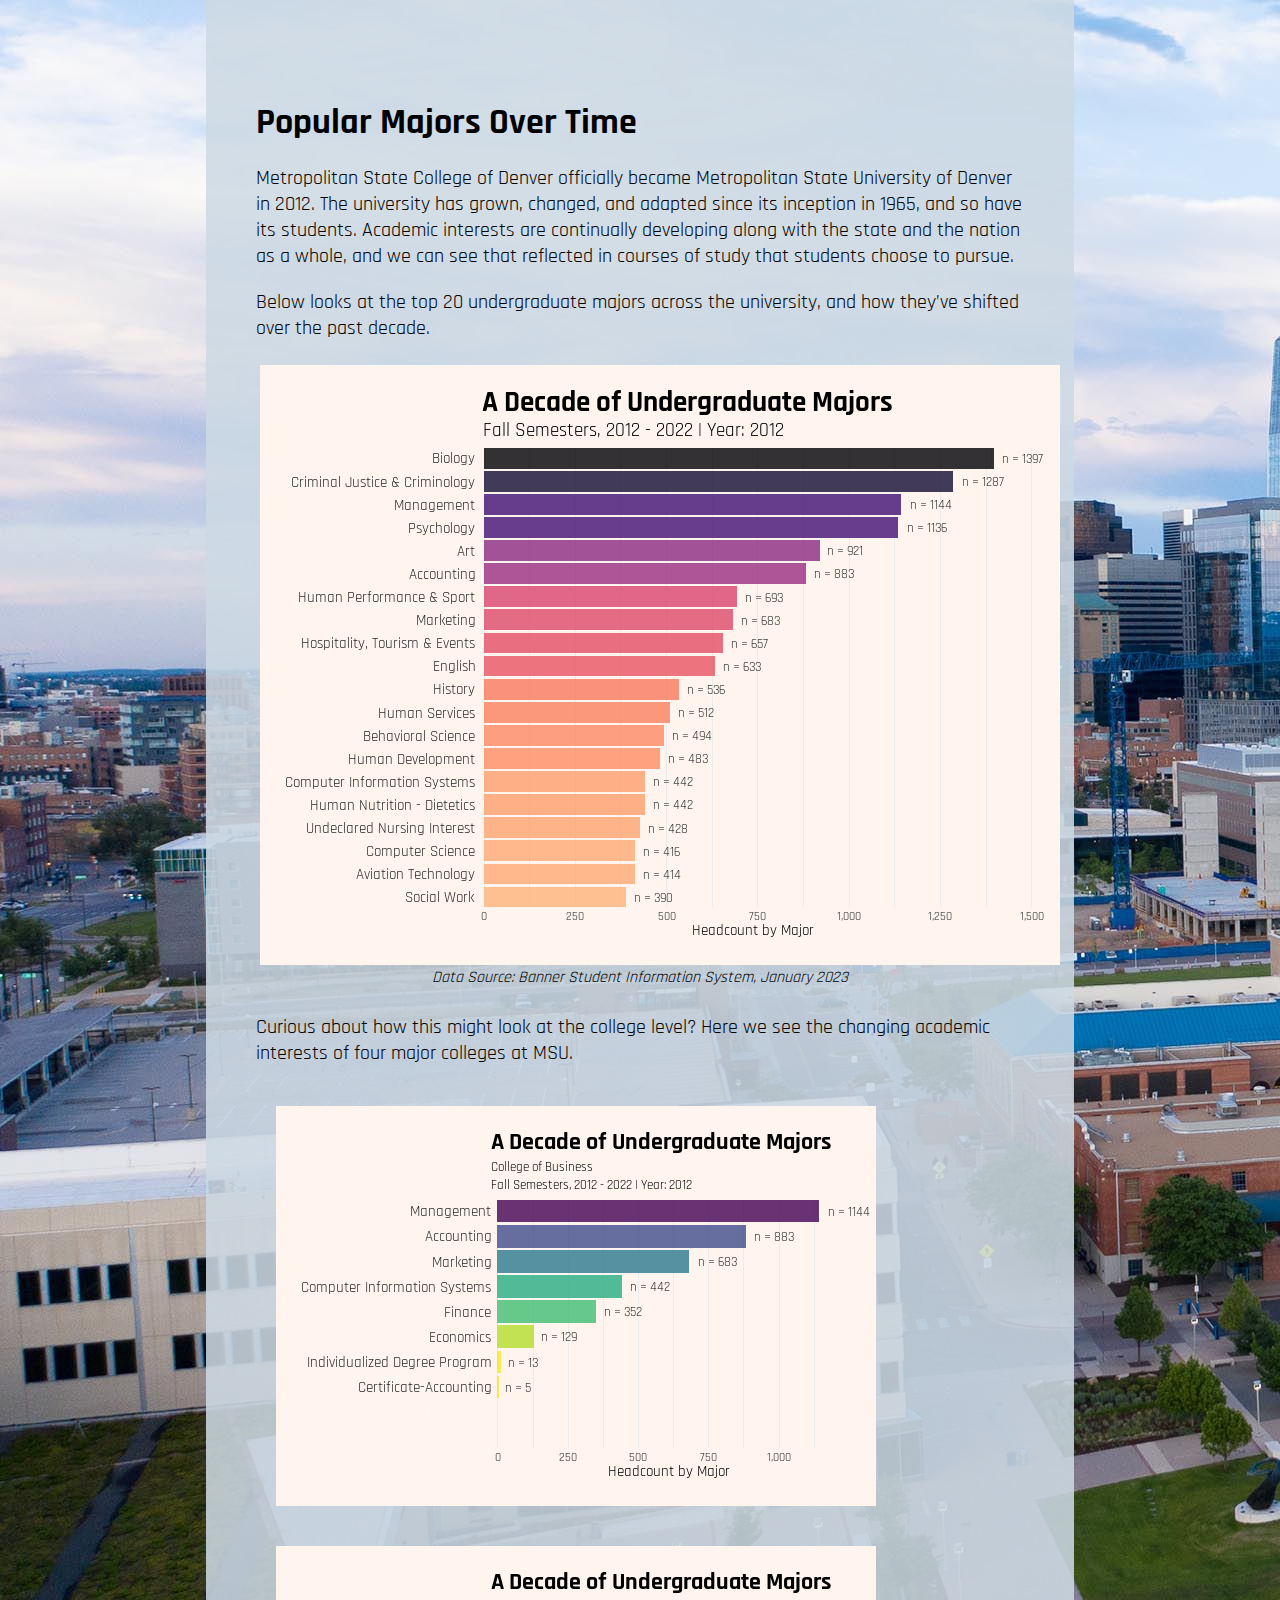
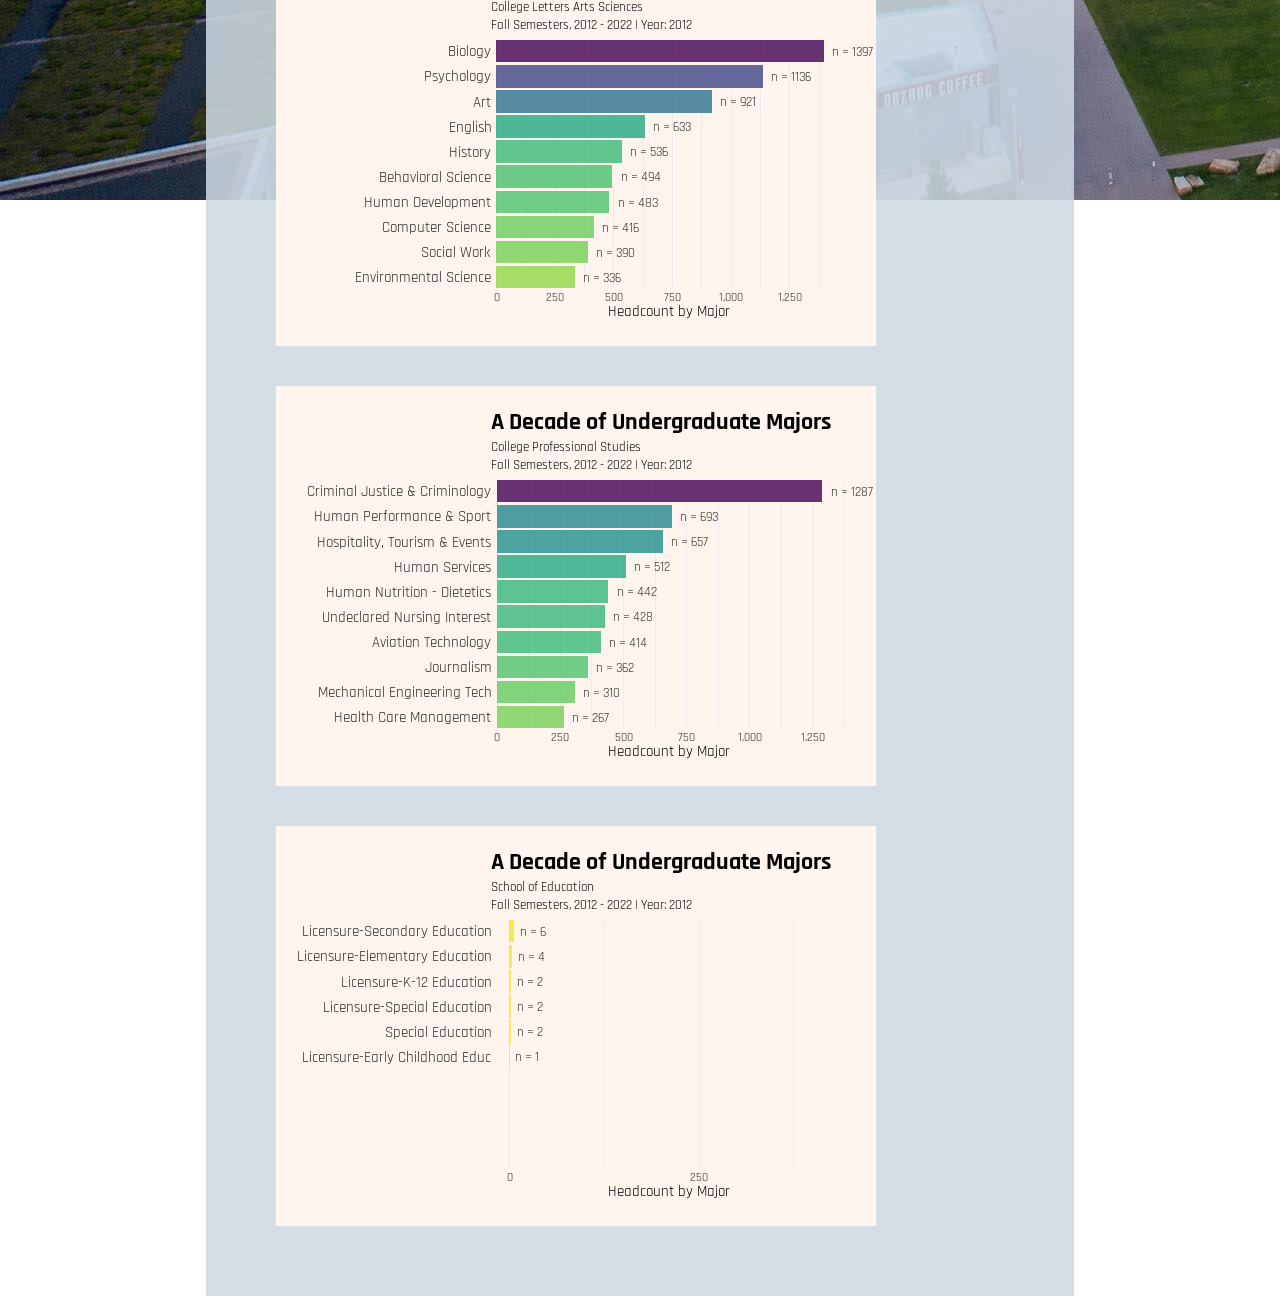
==== projects/top_majors_racing_bar_chart/index.html @ c6ea1d83 "adds racing bar chart viz of top majors" ====
<head>
    <title>Majors Over Time</title>
    <meta charset="UTF-8">
    <meta name="viewport" content="width=device-width, initial-scale=1">
    <link rel="stylesheet" href="../../style/style.css" type="text/css" media="screen">
    <link rel="stylesheet" href="https://fonts.googleapis.com/css?family=Rajdhani">
    <link rel="stylesheet" href="https://cdnjs.cloudflare.com/ajax/libs/font-awesome/4.7.0/css/font-awesome.min.css">
    <style>
        body,
        h1,
        h2,
        h3,
        h4,
        h5,
        h6 {
            font-family: "Rajdhani", sans-serif
        }
    </style>
</head>

<body class="body">
    <div class="simple-page" style="padding: 50px;">
        <h1 style="margin-top: 50px; margin-bottom: 0px;">Popular Majors Over Time</h1>
        <p style="font-size: 20px;">Metropolitan State College of Denver officially became Metropolitan State University
            of Denver in 2012. The university has grown, changed, and adapted since its inception in 1965, and so have
            its students. Academic interests are continually developing along with the state and the nation as a whole,
            and we can see that reflected in courses of study that students choose to pursue.
        </p>
        <p style="font-size: 20px">Below looks at the top
            20 undergraduate majors across the university, and how they’ve shifted over the past decade.</p>
        <figure><img src="majors_over_time.gif" class="center">
            <figcaption>Data Source: Banner Student Information System, January 2023</figcaption>
        </figure>
        <p style="font-size: 20px;">Curious about how this might look at the college level? Here we see the changing
            academic interests of four major colleges at MSU.</p>
        <div class="row-sp">
            <img src="majors_over_time_BU.gif" style="padding:20px 20px 20px 20px">
            <img src="majors_over_time_LA.gif" style="padding:20px 20px 20px 20px">
        </div>
        <div class="row-sp">
            <img src="majors_over_time_PS.gif" style="padding:20px 20px 20px 20px">
            <img src="majors_over_time_ED.gif" style="padding:20px 20px 20px 20px">
        </div>
</body>
---- style/style.css ----
/* General page containers */
html, body{
  background-image: url('/images/campus_aerial.jpg');
  background-repeat: no-repeat;
  width: 100%;
  height: 100%;
  margin: auto;
  display: table;
  /* margin: 50; */
  /* max-width: 1920px; */
  /* background-color:#668eb0; */
}

.row {
  display: flex;
  height: 100%;
  /* flex-direction: row; */
  /* align-items: stretch; */
}

.sidebar {
  width: 250px;
  background-color:#fff;
  padding: 0 10px;
  flex: 0 0 auto;
  z-index:1;
  overflow:auto;
  /* position:fixed!important; */
}

.main {
  margin-left: 0px;
  flex: 1 1 auto;
  height: 100%;
  background-color:#ccd9e4de;
}

.simple-page {
  margin: auto;
  width: 60%;
  padding: 10px;
  background-color: #ccd9e4de;
  height: 100%;
}

figure {
  padding: 4px;
  margin: auto;
  border: none;
}

figcaption {
  color: black;
  font-style: italic;
  padding: 2px;
  text-align: center;
}

.email-wrapper {
  background: #fff;
  display: flex;
  justify-content:flex-start;
}

/* .button {
  font-size: x-large;
  text-align: center;
  width: 25%;
} */

/* Email button and formatting */
button:hover {
  cursor: pointer;
}

a:link { text-decoration: none; }
a:visited { text-decoration: none; }
a:hover { text-decoration: none; color:rgb(2, 207, 139); }
a:active { text-decoration: none; }

/* Design and layout of photo grid */
.project-box{float:left; width:100%; padding: 8px; display: none; /* Hidden by default */}
.row-padding{padding: 0px 8px; overflow: hidden; display: flex; flex-wrap: wrap;}
.hover-opacity:hover{opacity:0.60}
.hover-opacity-off:hover{opacity:1}
.text-container{padding:0.01em 16px; border-top: 1px solid #dfdede;}
.text-container:after,.text-container:before{content:"";display:table;clear:both}
.text-bg,.text-bg-hover:hover{color:#000!important;background-color:#fff!important}
img {
  display: block;
}
/* .row-padding:after, .row-padding:before {content:"";display:table;clear:both} */

/* Tableau stuff */
.tableauPlaceholder{
  display: block;
  margin-left: auto;
  margin-right: auto;
}

/* Filter-related stuff */
#filter-container {
  margin: auto;
  width: 97.5%;
  text-align: left;
  /* Change width to 50% and text-align to center if you want this centered. */
}

.show {
  display: block;
}

.filter-button {
  border: none;
  outline: none;
  padding: 12px 16px;
  margin-bottom: 5px;
  background-color: #fff;
  cursor: pointer;
  font-family: "Rajdhani", sans-serif;
  /* font-weight: bold; */
  font-size: medium;
}

/* Add a light grey background on mouse-over */
.filter-button:hover {
  background-color: #ddd;
}

/* Add a dark background to the active button */
.filter-button.active {
  background-color: #666;
  color: white;
}
/* End of filter-related stuff */

/* General text formatting */
#header {
  padding-left: 16px;
}

h1{font-size:36px; margin-top: 25px;}
h2{font-size:30px}
h3{font-size:24px}
h4{font-size:20px; margin-bottom: 10px;}
h5{font-size:18px; margin: 5px; width: 100%;}
h6{font-size:16px}
body, h1, h2, h3, h4, h5, h6 {font-family: "Rajdhani", sans-serif}

.underline{
  border-bottom: 1px solid rgb(71, 69, 71);
  display: block;
  margin-bottom: 10px;
}

.center {
  display: block;
  margin-left: auto;
  margin-right: auto;
  /* width: 50%; */
}

/* Responsive layout - when the screen is less than 600px wide, make the two columns stack on top of each other instead of next to each other */
@media screen and (max-width: 600px) {
  .column {
    width: 100%;
  }
}
@media (min-width:601px){.project-box{width:32%}} /* Increase this to 100% if you just want one column of projects */
@media (min-width:993px){.modal-content{width:900px}.hide-large{display:none!important}.sidebar.collapse{display:block!important}}
@media (max-width:992px){.sidebar.collapse{display:none}.main{margin-left:0!important;margin-right:0!important}.auto{max-width:100%}}


.overlay{position:fixed; display:none; width:100%; height:100%; top:0; left:0; right:0; bottom:0; background-color:rgba(0,0,0,0.5); z-index:2}
.right{float:right!important}
.xxlarge{font-size:36px!important} /* Size of hamburger */
.jumbo{font-size:36px!important} /* Size of X */
.animate-left{position:relative;animation:animateleft 0.4s}
@keyframes animateleft{from{left:-250px;opacity:0} to{left:0;opacity:1}}
.btn,.button{border:none;display:inline-block;padding:8px 0px;vertical-align:middle;overflow:hidden;text-decoration:none;color:inherit;background-color:inherit;text-align:center;cursor:pointer;white-space:nowrap}
.btn,.button{-webkit-touch-callout:none;-webkit-user-select:none;-khtml-user-select:none;-moz-user-select:none;-ms-user-select:none;user-select:none}  
.button:hover{ text-decoration: none; color:rgb(22, 179, 126); }
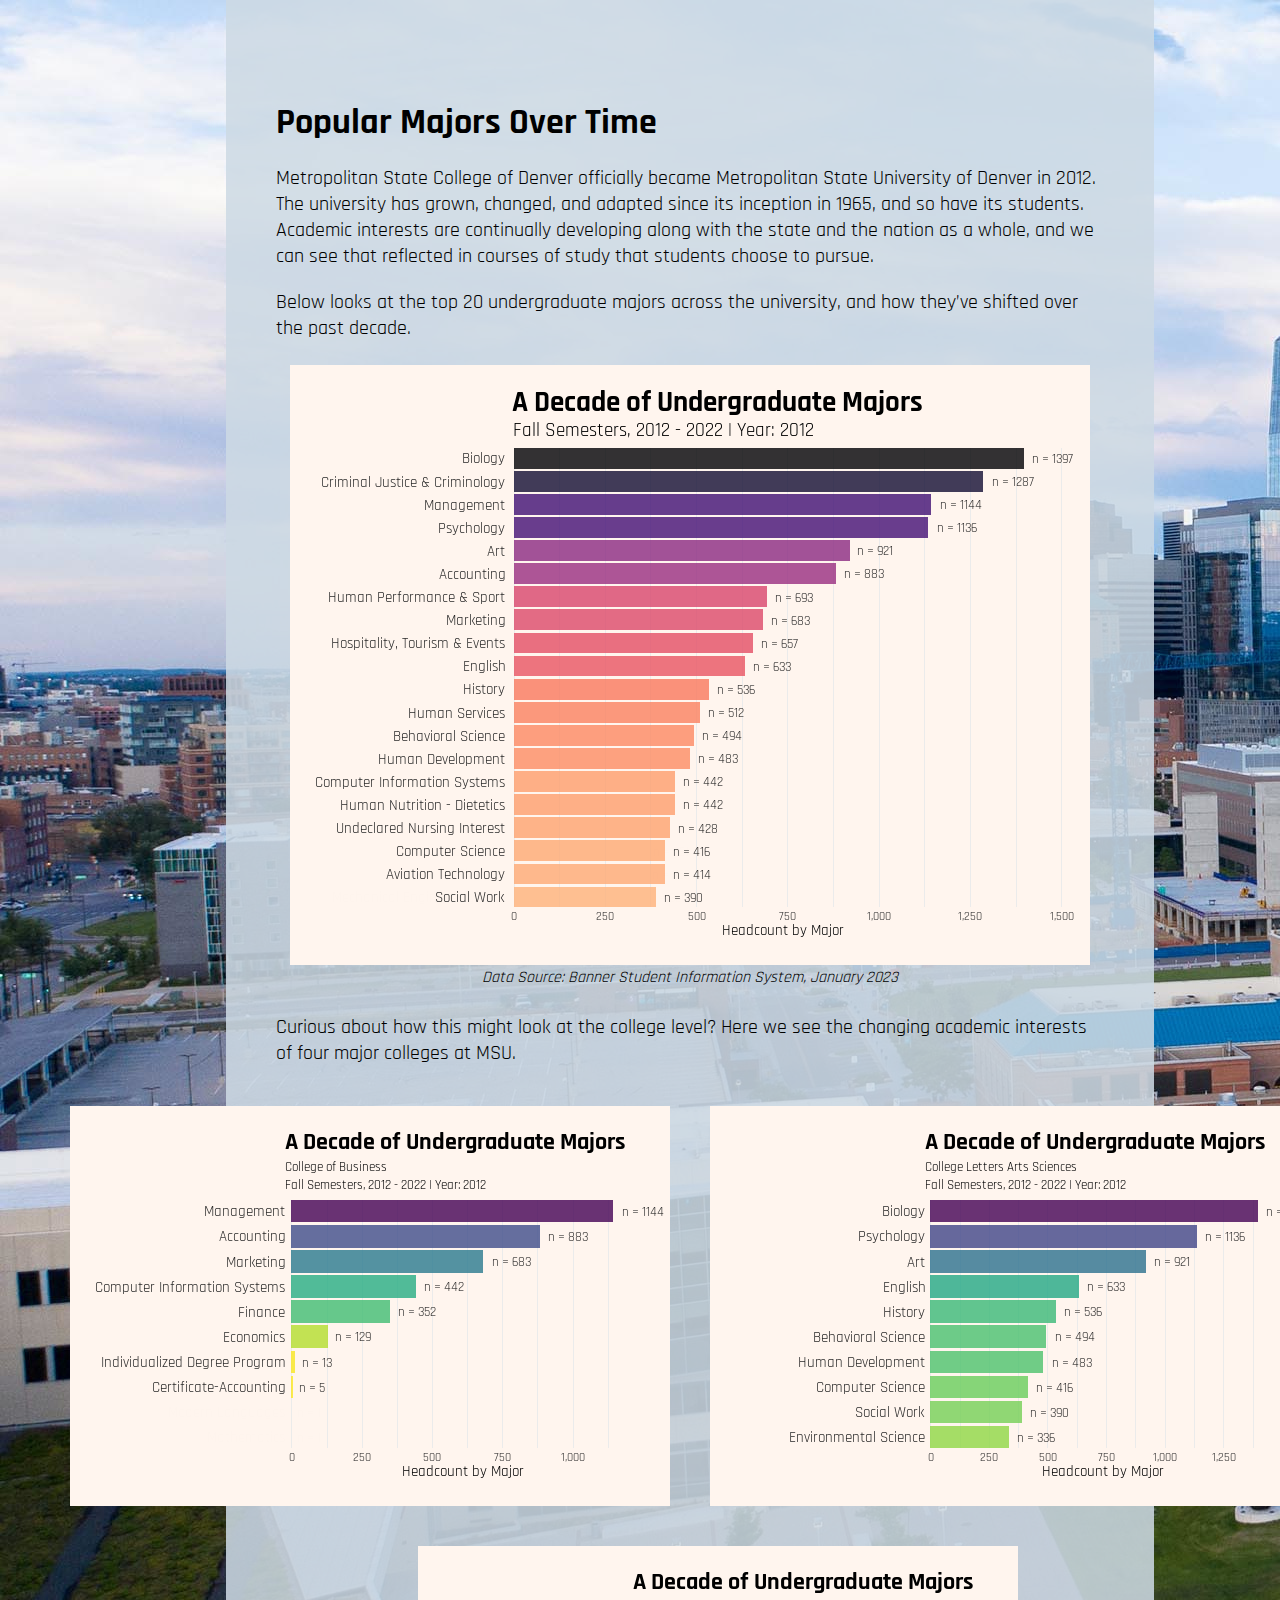
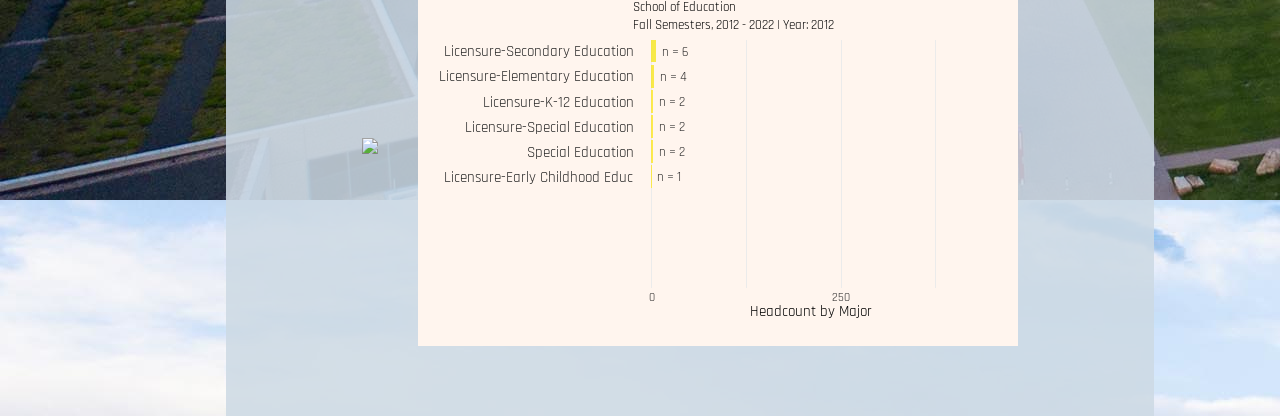
==== commit abd17961: "updates CPS to CHAS" ====
--- a/projects/top_majors_racing_bar_chart/index.html
+++ b/projects/top_majors_racing_bar_chart/index.html
@@ -38,7 +38,7 @@
             <img src="majors_over_time_LA.gif" style="padding:20px 20px 20px 20px">
         </div>
         <div class="row-sp">
-            <img src="majors_over_time_PS.gif" style="padding:20px 20px 20px 20px">
+            <img src="majors_over_time_HS.gif" style="padding:20px 20px 20px 20px">
             <img src="majors_over_time_ED.gif" style="padding:20px 20px 20px 20px">
         </div>
-</body>+</body>
--- a/style/style.css
+++ b/style/style.css
@@ -2,7 +2,7 @@
 /* General page containers */
 html, body{
   background-image: url('/images/campus_aerial.jpg');
-  background-repeat: no-repeat;
+  background-repeat: repeat-y;
   width: 100%;
   height: 100%;
   margin: auto;
@@ -17,6 +17,12 @@
   height: 100%;
   /* flex-direction: row; */
   /* align-items: stretch; */
+}
+
+.row-sp {
+  display: flex;
+  align-items: center;
+  justify-content: center;
 }
 
 .sidebar {
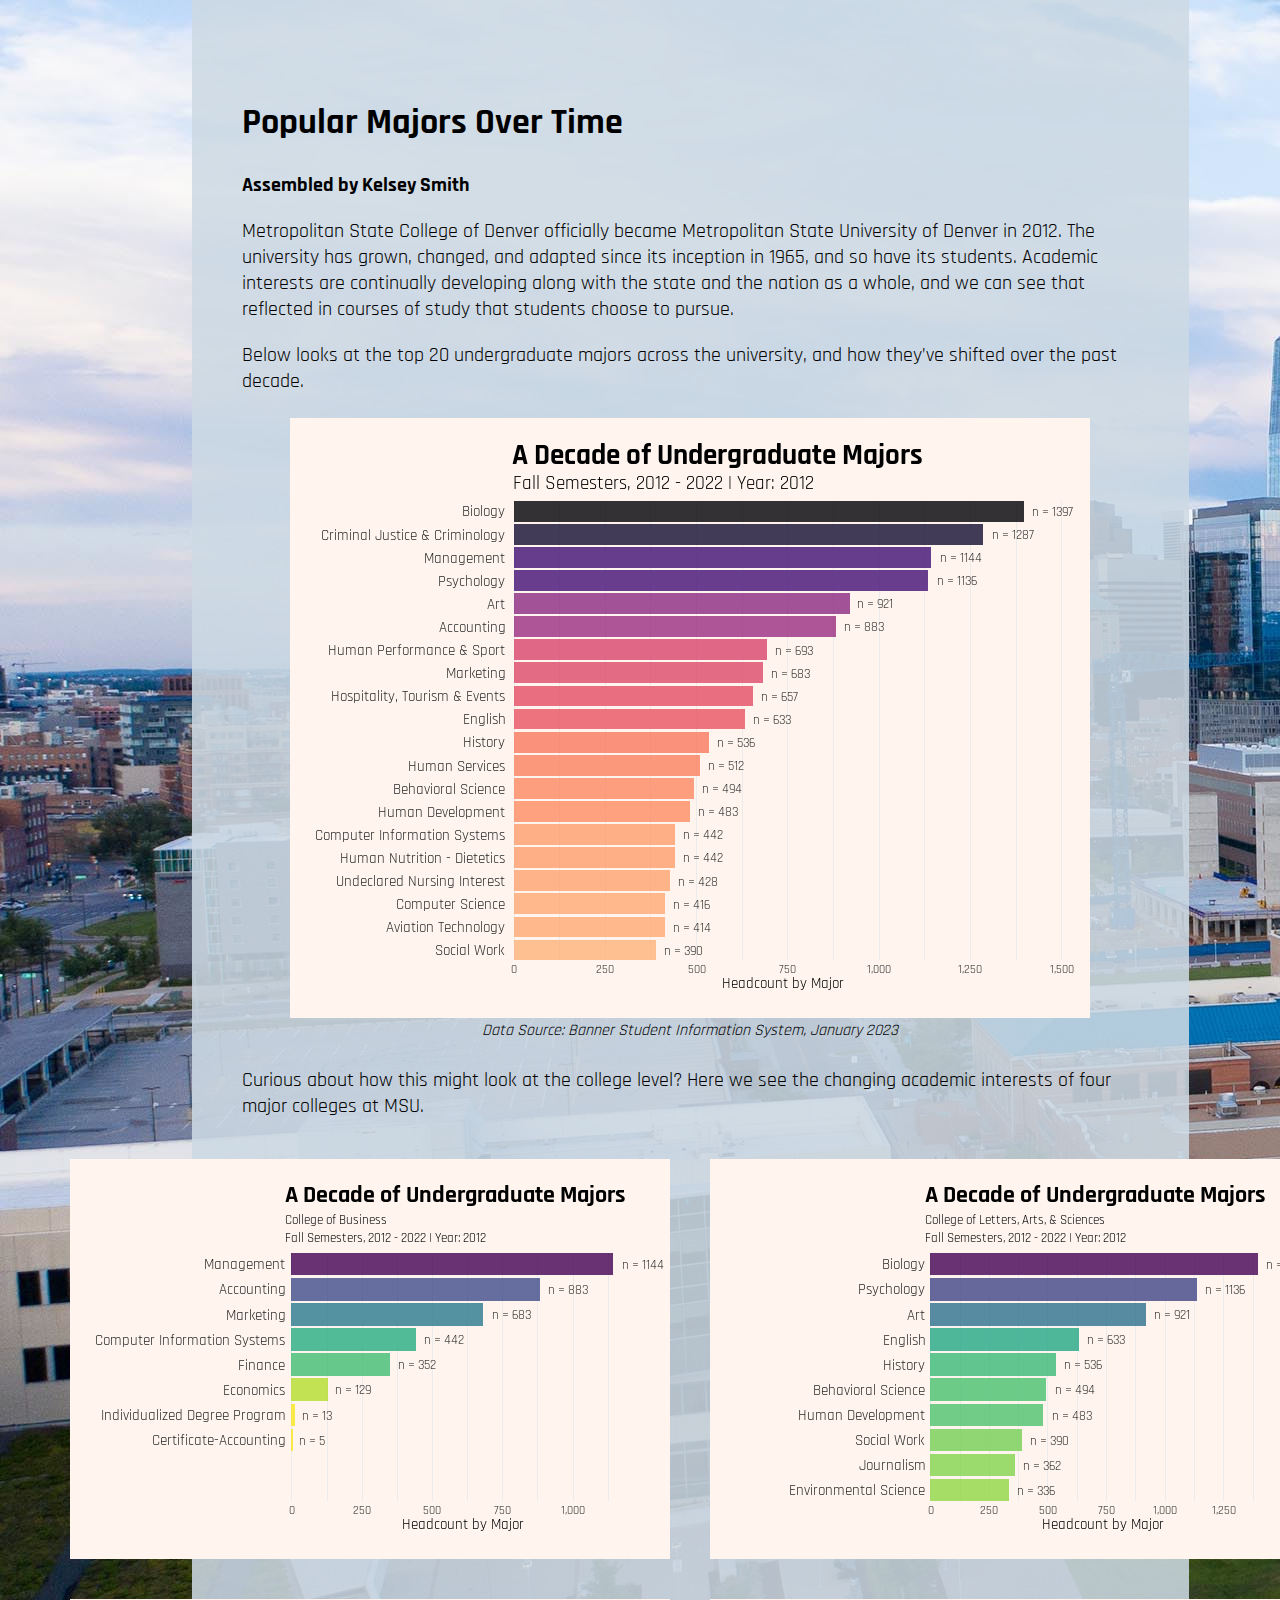
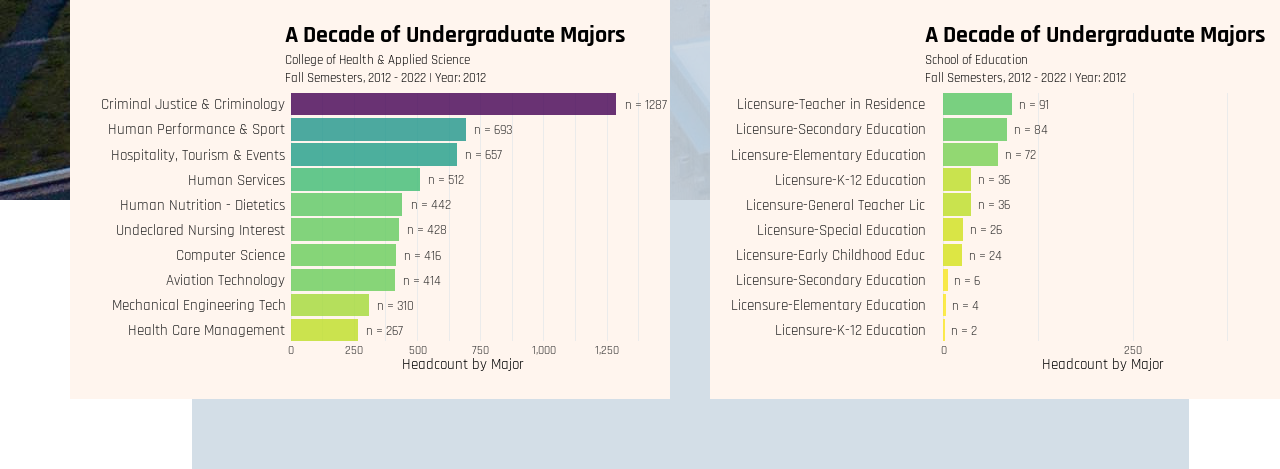
==== commit 35f28f0a: "adds author" ====
--- a/projects/top_majors_racing_bar_chart/index.html
+++ b/projects/top_majors_racing_bar_chart/index.html
@@ -21,6 +21,7 @@
 <body class="body">
     <div class="simple-page" style="padding: 50px;">
         <h1 style="margin-top: 50px; margin-bottom: 0px;">Popular Majors Over Time</h1>
+        <h4>Assembled by Kelsey Smith</h4>
         <p style="font-size: 20px;">Metropolitan State College of Denver officially became Metropolitan State University
             of Denver in 2012. The university has grown, changed, and adapted since its inception in 1965, and so have
             its students. Academic interests are continually developing along with the state and the nation as a whole,
--- a/style/style.css
+++ b/style/style.css
@@ -2,7 +2,8 @@
 /* General page containers */
 html, body{
   background-image: url('/images/campus_aerial.jpg');
-  background-repeat: repeat-y;
+  background-repeat: no-repeat;
+  background-attachment: fixed;
   width: 100%;
   height: 100%;
   margin: auto;
@@ -14,7 +15,7 @@
 
 .row {
   display: flex;
-  height: 100%;
+  height: 100vh;
   /* flex-direction: row; */
   /* align-items: stretch; */
 }
@@ -44,7 +45,7 @@
 
 .simple-page {
   margin: auto;
-  width: 60%;
+  width: 65%;
   padding: 10px;
   background-color: #ccd9e4de;
   height: 100%;
